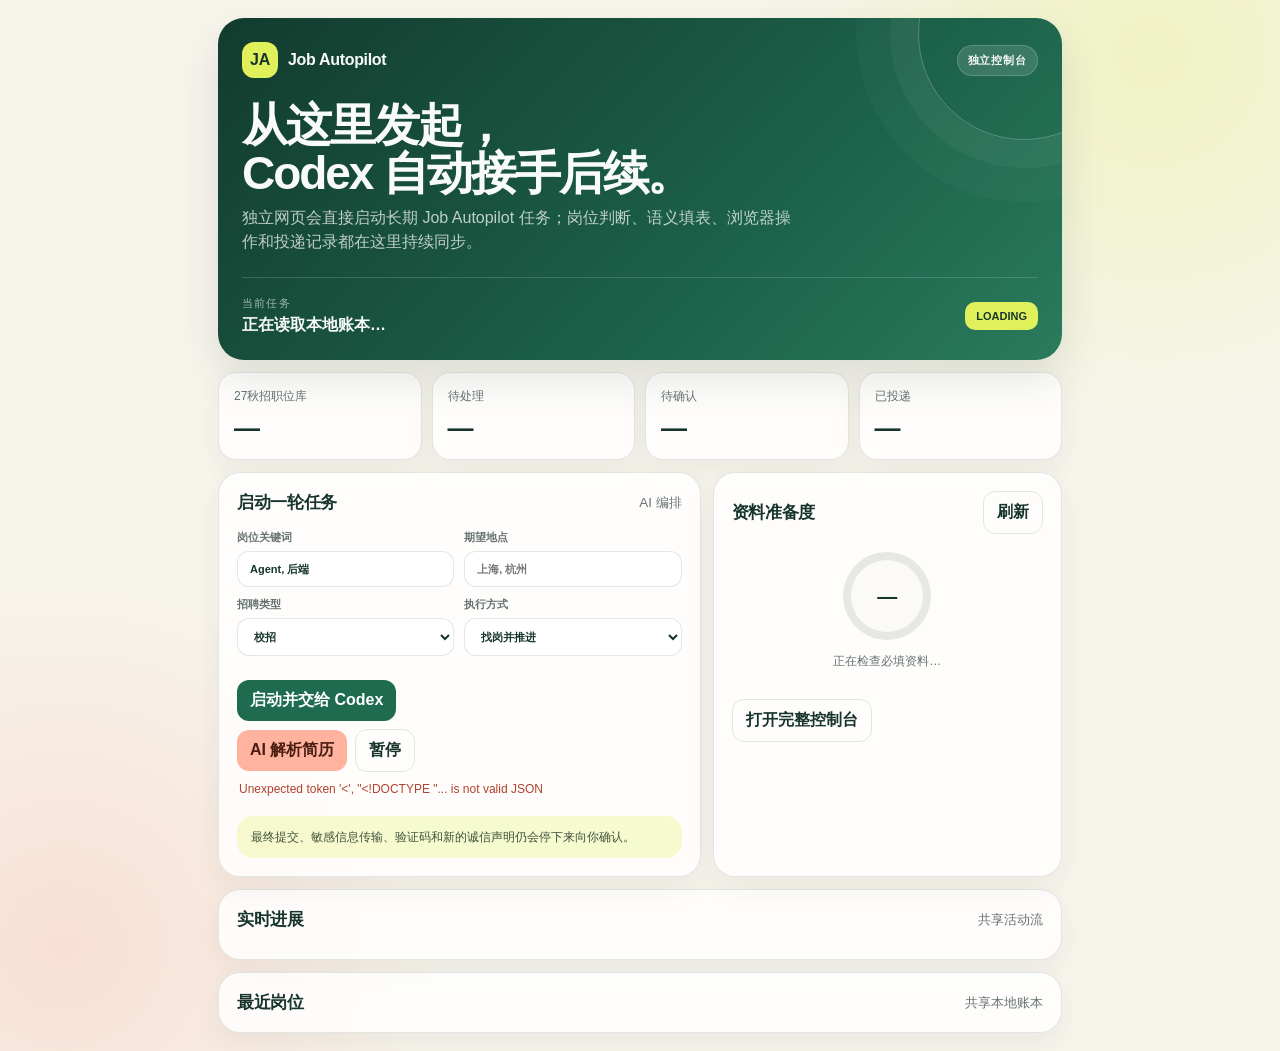
==== runtime/job_autopilot/web_static/embedded.html @ 8f5088b3 "Initial public release" ====
<!doctype html>
<html lang="zh-CN">
<head>
  <meta charset="utf-8">
  <meta name="viewport" content="width=device-width, initial-scale=1">
  <meta name="color-scheme" content="light dark">
  <title>Job Autopilot</title>
  <style>
    :root {
      color-scheme: light;
      --ink: #17352b;
      --muted: #67736e;
      --line: rgba(26, 56, 45, .12);
      --paper: #f7f4ec;
      --card: rgba(255, 255, 255, .82);
      --accent: #ff7457;
      --green: #1f6b50;
      --lime: #dff05a;
      --shadow: 0 18px 44px rgba(32, 57, 48, .12);
    }
    * { box-sizing: border-box; }
    body {
      margin: 0;
      min-width: 300px;
      background:
        radial-gradient(circle at 90% 5%, rgba(223, 240, 90, .28), transparent 26%),
        radial-gradient(circle at 5% 90%, rgba(255, 116, 87, .16), transparent 24%),
        var(--paper);
      color: var(--ink);
      font-family: Inter, ui-sans-serif, -apple-system, BlinkMacSystemFont, "Segoe UI", sans-serif;
    }
    button, input, select { font: inherit; }
    button { cursor: pointer; }
    .app { max-width: 880px; margin: 0 auto; padding: 18px; }
    .hero {
      position: relative;
      overflow: hidden;
      padding: 24px;
      border-radius: 26px;
      color: #f8fbf8;
      background: linear-gradient(135deg, #123b2e 0%, #1d634b 65%, #2a7b5c 100%);
      box-shadow: var(--shadow);
    }
    .hero::after {
      content: "";
      position: absolute;
      width: 210px;
      height: 210px;
      right: -68px;
      top: -90px;
      border: 1px solid rgba(255,255,255,.25);
      border-radius: 50%;
      box-shadow: 0 0 0 28px rgba(255,255,255,.04), 0 0 0 62px rgba(255,255,255,.025);
    }
    .hero-top, .section-head, .run-row, .actions, .stat-row { display: flex; align-items: center; }
    .hero-top, .section-head, .run-row { justify-content: space-between; gap: 14px; }
    .brand { display: flex; align-items: center; gap: 10px; font-weight: 800; letter-spacing: -.02em; }
    .mark { display: grid; place-items: center; width: 36px; height: 36px; border-radius: 12px; background: var(--lime); color: #18372c; }
    .mode {
      padding: 7px 10px;
      border-radius: 999px;
      background: rgba(255,255,255,.13);
      border: 1px solid rgba(255,255,255,.18);
      font-size: 11px;
      font-weight: 800;
      letter-spacing: .08em;
      text-transform: uppercase;
    }
    h1 { max-width: 560px; margin: 24px 0 8px; font-size: clamp(28px, 5vw, 46px); line-height: 1.04; letter-spacing: -.045em; }
    .hero p { max-width: 560px; margin: 0; color: rgba(255,255,255,.72); line-height: 1.55; }
    .run-row { margin-top: 22px; padding-top: 18px; border-top: 1px solid rgba(255,255,255,.16); }
    .run-copy { min-width: 0; }
    .run-copy small, .run-copy strong { display: block; }
    .run-copy small { margin-bottom: 4px; color: rgba(255,255,255,.6); font-size: 11px; letter-spacing: .11em; }
    .run-copy strong { overflow: hidden; text-overflow: ellipsis; white-space: nowrap; }
    .run-state { flex: 0 0 auto; padding: 8px 11px; border-radius: 10px; background: var(--lime); color: #18372c; font-size: 11px; font-weight: 900; }
    .stats { display: grid; grid-template-columns: repeat(4, 1fr); gap: 10px; margin: 12px 0; }
    .stat, .panel { border: 1px solid var(--line); background: var(--card); box-shadow: 0 10px 28px rgba(32, 57, 48, .06); }
    .stat { min-height: 88px; padding: 15px; border-radius: 18px; }
    .stat span { display: block; color: var(--muted); font-size: 12px; }
    .stat strong { display: block; margin-top: 8px; font-size: 26px; letter-spacing: -.04em; }
    .grid { display: grid; grid-template-columns: 1.16fr .84fr; gap: 12px; }
    .panel { padding: 18px; border-radius: 22px; }
    .panel h2 { margin: 0; font-size: 17px; letter-spacing: -.02em; }
    .section-head small { color: var(--muted); }
    .form { display: grid; grid-template-columns: 1fr 1fr; gap: 10px; margin-top: 16px; }
    label { display: grid; gap: 6px; color: var(--muted); font-size: 11px; font-weight: 700; }
    label.full { grid-column: 1 / -1; }
    input, select {
      width: 100%;
      padding: 11px 12px;
      border: 1px solid var(--line);
      border-radius: 12px;
      outline: none;
      background: rgba(255,255,255,.76);
      color: var(--ink);
    }
    input:focus, select:focus { border-color: rgba(31,107,80,.55); box-shadow: 0 0 0 3px rgba(31,107,80,.09); }
    .actions { flex-wrap: wrap; gap: 8px; margin-top: 14px; }
    .button {
      border: 0;
      border-radius: 12px;
      padding: 10px 13px;
      color: var(--ink);
      background: #e8ece9;
      font-weight: 800;
      text-decoration: none;
    }
    .button.primary { color: white; background: var(--green); }
    .button.warm { color: #4a1d12; background: #ffb39f; }
    .button.quiet { border: 1px solid var(--line); background: transparent; }
    .button:disabled { cursor: not-allowed; opacity: .52; }
    .profile-ring {
      display: grid;
      place-items: center;
      width: 88px;
      height: 88px;
      margin: 18px auto 12px;
      border-radius: 50%;
      background: conic-gradient(var(--green) var(--profile-progress, 0%), #e6e8e4 0);
      position: relative;
    }
    .profile-ring::after { content: ""; position: absolute; inset: 8px; border-radius: 50%; background: #fbfaf6; }
    .profile-ring strong { position: relative; z-index: 1; font-size: 20px; }
    .profile-copy { text-align: center; color: var(--muted); font-size: 12px; line-height: 1.55; }
    .profile-copy strong { color: var(--ink); }
    .field-chips { display: flex; flex-wrap: wrap; gap: 6px; margin-top: 14px; }
    .field-chips span { padding: 6px 8px; border-radius: 9px; background: #eef1eb; color: #52605a; font-size: 11px; }
    .jobs { margin-top: 12px; }
    .job { display: grid; grid-template-columns: 1fr auto; gap: 8px 12px; padding: 11px 0; border-top: 1px solid var(--line); }
    .job strong, .job small { overflow: hidden; text-overflow: ellipsis; white-space: nowrap; }
    .job small { color: var(--muted); }
    .job em { align-self: center; padding: 5px 7px; border-radius: 8px; background: #eff1eb; color: var(--green); font-size: 10px; font-style: normal; font-weight: 800; }
    .activity { margin-top: 12px; }.activity-list { margin-top: 10px; }.activity-item { display: grid; grid-template-columns: 9px 1fr auto; gap: 7px 10px; align-items: start; padding: 10px 0; border-top: 1px solid var(--line); }.activity-item i { width: 8px; height: 8px; margin-top: 4px; border-radius: 50%; background: var(--green); }.activity-item.waiting i { background: var(--accent); animation: activity-pulse 1.4s infinite; }.activity-item strong { font-size: 12px; }.activity-item small { grid-column: 2 / -1; color: var(--muted); font-size: 10px; line-height: 1.45; }.activity-item time { color: var(--muted); font-size: 9px; white-space: nowrap; }@keyframes activity-pulse { 50% { opacity: .3; } }
    .notice { min-height: 22px; margin: 10px 2px 0; color: var(--muted); font-size: 12px; }
    .notice.error { color: #b1422c; }
    .guard { margin-top: 12px; padding: 12px 14px; border-radius: 16px; background: rgba(223,240,90,.28); color: #40513c; font-size: 12px; line-height: 1.5; }
    .approval { margin: 12px 0; padding: 18px; border: 1px solid rgba(181,124,22,.32); border-radius: 20px; background: linear-gradient(135deg, #fff1cf, #fffdf6); box-shadow: var(--shadow); }
    .approval[hidden] { display: none; }
    .approval h2 { margin: 0 0 6px; font-size: 17px; }.approval > p { margin: 0 0 14px; color: #725b35; font-size: 12px; line-height: 1.5; }.approval-form { display: grid; gap: 10px; }.approval-form label { color: #4f3b1e; }.approval-options { display: flex; flex-wrap: wrap; gap: 7px; }.approval-option { display: inline-flex; grid-template-columns: auto 1fr; align-items: center; gap: 6px; padding: 8px 9px; border: 1px solid rgba(114,91,53,.18); border-radius: 10px; background: rgba(255,255,255,.6); }.approval-option input { width: auto; }.approval-actions { display: flex; justify-content: flex-end; gap: 8px; }.button.approve { color: white; background: #826018; }.button.decline { color: #6b351d; background: #f5ded1; }
    .standalone-link { display: none; }
    body.standalone .standalone-link { display: inline-flex; }
    @media (max-width: 680px) {
      .app { padding: 10px; }
      .hero { padding: 20px; border-radius: 22px; }
      .stats { grid-template-columns: 1fr 1fr; }
      .grid { grid-template-columns: 1fr; }
      .form { grid-template-columns: 1fr; }
      label.full { grid-column: auto; }
    }
  </style>
</head>
<body>
  <main class="app">
    <section class="hero">
      <div class="hero-top">
        <div class="brand"><span class="mark">JA</span><span>Job Autopilot</span></div>
        <span class="mode" id="mode">正在连接</span>
      </div>
      <h1>从这里发起，<br>Codex 自动接手后续。</h1>
      <p>独立网页会直接启动长期 Job Autopilot 任务；岗位判断、语义填表、浏览器操作和投递记录都在这里持续同步。</p>
      <div class="run-row">
        <div class="run-copy"><small>当前任务</small><strong id="run-message">正在读取本地账本…</strong></div>
        <span class="run-state" id="run-state">LOADING</span>
      </div>
    </section>

    <section class="approval" id="codex-approval" hidden>
      <h2>需要你的确认</h2>
      <p id="approval-message"></p>
      <form class="approval-form" id="approval-form"></form>
    </section>

    <section class="stats">
      <article class="stat"><span>27秋招职位库</span><strong id="total-count">—</strong></article>
      <article class="stat"><span>待处理</span><strong id="queue-count">—</strong></article>
      <article class="stat"><span>待确认</span><strong id="review-count">—</strong></article>
      <article class="stat"><span>已投递</span><strong id="submitted-count">—</strong></article>
    </section>

    <section class="grid">
      <article class="panel">
        <div class="section-head"><h2>启动一轮任务</h2><small>AI 编排</small></div>
        <form class="form" id="start-form">
          <label>岗位关键词<input name="keywords" value="Agent, 后端" placeholder="Agent, 后端"></label>
          <label>期望地点<input name="locations" placeholder="上海, 杭州"></label>
          <label>招聘类型
            <select name="recruitment_type">
              <option value="campus">校招</option>
              <option value="intern">实习</option>
              <option value="social">社招</option>
            </select>
          </label>
          <label>执行方式
            <select name="action">
              <option value="discover_and_apply">找岗并推进</option>
              <option value="process_queue">继续现有队列</option>
            </select>
          </label>
          <div class="actions full">
            <button class="button primary" type="submit">启动并交给 Codex</button>
            <button class="button warm" id="resume-button" type="button">AI 解析简历</button>
            <button class="button quiet" id="pause-button" type="button">暂停</button>
          </div>
        </form>
        <div class="notice" id="notice" role="status"></div>
        <div class="guard">最终提交、敏感信息传输、验证码和新的诚信声明仍会停下来向你确认。</div>
      </article>

      <article class="panel">
        <div class="section-head"><h2>资料准备度</h2><button class="button quiet" id="refresh-button" type="button">刷新</button></div>
        <div class="profile-ring" id="profile-ring"><strong id="profile-progress">—</strong></div>
        <div class="profile-copy" id="profile-copy">正在检查必填资料…</div>
        <div class="field-chips" id="field-chips"></div>
        <div class="actions">
          <a class="button quiet standalone-link" href="/">打开完整控制台</a>
        </div>
      </article>
    </section>

    <section class="panel activity">
      <div class="section-head"><h2>实时进展</h2><small id="activity-source">共享活动流</small></div>
      <div class="activity-list" id="activity-list"></div>
    </section>

    <section class="panel jobs">
      <div class="section-head"><h2>最近岗位</h2><small id="jobs-meta">共享本地账本</small></div>
      <div id="jobs-list"></div>
    </section>
  </main>

  <script>
    const hosted = window.parent !== window || Boolean(window.openai);
    const pending = new Map();
    let nextRequestId = 1;
    let currentState = null;
    document.body.classList.toggle("standalone", !hosted);
    document.querySelector("#mode").textContent = hosted ? "Codex 嵌入模式" : "独立控制台";

    const split = (value) => String(value || "").split(/[,，]/).map((item) => item.trim()).filter(Boolean);
    const esc = (value = "") => String(value)
      .replaceAll("&", "&amp;").replaceAll("<", "&lt;").replaceAll(">", "&gt;")
      .replaceAll('"', "&quot;").replaceAll("'", "&#039;");

    function setNotice(message, error = false) {
      const target = document.querySelector("#notice");
      target.textContent = message;
      target.classList.toggle("error", error);
    }

    async function fetchJson(path, options = {}) {
      const response = await fetch(path, {
        headers: { "Content-Type": "application/json", ...(options.headers || {}) },
        ...options,
      });
      const payload = await response.json();
      if (!response.ok) throw new Error(payload.error || `请求失败：${response.status}`);
      return payload;
    }

    function normalizeStandalone(applications, sourceJobsSummary, profile, settings, automation, profileImport, codex, activity) {
      const required = ["name", "phone", "email", "school", "degree", "major", "graduation_year", "resume_path"];
      const missing = required.filter((key) => !profile[key]);
      const byStatus = {};
      applications.forEach((item) => { byStatus[item.status] = (byStatus[item.status] || 0) + 1; });
      return {
        summary: { total: applications.length, by_status: byStatus },
        source_jobs_summary: sourceJobsSummary,
        automation,
        codex,
        activity,
        applications: applications.slice(0, 40),
        profile: {
          filled_required: required.length - missing.length,
          required_total: required.length,
          missing,
          resume_configured: Boolean(profile.resume_path),
          custom_fields: (profile.custom_fields || []).map(({ id, key, label, aliases, scope }) => ({ id, key, label, aliases, scope })),
        },
        profile_import: {
          status: profileImport.status || "idle",
          message: profileImport.message || "",
          suggestion_count: (profileImport.suggestions || []).length,
        },
        settings: {
          submission_mode: settings.submission_mode || "review",
          allowed_domains_count: (settings.allowed_domains || []).length,
        },
      };
    }

    function extractState(result) {
      return result?._meta?.jobAutopilotState || result?.structuredContent || result?.jobAutopilotState || result;
    }

    function bridgeRequest(method, params) {
      const id = nextRequestId++;
      window.parent.postMessage({ jsonrpc: "2.0", id, method, params }, "*");
      return new Promise((resolve, reject) => {
        const timer = setTimeout(() => {
          pending.delete(id);
          reject(new Error("Codex 组件桥接超时，请刷新后重试"));
        }, 20000);
        pending.set(id, { resolve, reject, timer });
      });
    }

    async function callTool(name, args = {}) {
      if (!hosted) {
        if (name === "get_job_autopilot_state") {
          const [applications, sourceJobsSummary, profile, settings, automation, profileImport, codex, activity] = await Promise.all([
            fetchJson("/api/applications"), fetchJson("/api/source-jobs/summary"), fetchJson("/api/profile"), fetchJson("/api/settings"),
            fetchJson("/api/automation"), fetchJson("/api/profile/import"), fetchJson("/api/codex"), fetchJson("/api/activity"),
          ]);
          return normalizeStandalone(applications, sourceJobsSummary, profile, settings, automation, profileImport, codex, activity);
        }
        if (name === "start_job_autopilot") {
          await fetchJson("/api/automation/start", {
            method: "POST",
            body: JSON.stringify({
              action: args.action || "process_queue",
              criteria: {
                keywords: args.keywords || [],
                locations: args.locations || [],
                recruitment_type: args.recruitment_type || "campus",
              },
            }),
          });
          return callTool("get_job_autopilot_state");
        }
        if (name === "pause_job_autopilot") {
          await fetchJson("/api/automation/stop", { method: "POST", body: "{}" });
          return callTool("get_job_autopilot_state");
        }
        if (name === "request_resume_parse") {
          const profile = await fetchJson("/api/profile");
          if (!profile.resume_path) throw new Error("请先在完整控制台保存简历绝对路径");
          await fetchJson("/api/profile/resume-request", {
            method: "POST",
            body: JSON.stringify({ resume_path: profile.resume_path }),
          });
          return callTool("get_job_autopilot_state");
        }
        throw new Error(`独立控制台暂不支持工具：${name}`);
      }
      if (window.openai?.callTool) return window.openai.callTool(name, args);
      return bridgeRequest("tools/call", { name, arguments: args });
    }

    async function sendFollowUp(prompt) {
      if (!hosted) {
        return;
      }
      if (window.openai?.sendFollowUpMessage) {
        await window.openai.sendFollowUpMessage({ prompt });
        return;
      }
      await bridgeRequest("ui/message", {
        role: "user",
        content: [{ type: "text", text: prompt }],
      });
    }

    function render(state) {
      if (!state || !state.summary) return;
      currentState = state;
      const counts = state.summary.by_status || {};
      const queue = ["discovered", "queued", "opened", "auth_required", "form_filling"]
        .reduce((sum, key) => sum + Number(counts[key] || 0), 0);
      document.querySelector("#total-count").textContent = state.source_jobs_summary?.total || 0;
      document.querySelector("#queue-count").textContent = queue;
      document.querySelector("#review-count").textContent = counts.ready_for_review || 0;
      document.querySelector("#submitted-count").textContent = counts.submitted || 0;

      const runtime = state.codex || {};
      const automation = state.automation || {};
      const activity = state.activity?.current;
      const run = activity || (runtime.state ? runtime : automation);
      document.querySelector("#run-state").textContent = String(run.state || "idle").toUpperCase();
      document.querySelector("#run-message").textContent = run.message || ({
        idle: "尚未启动",
        requested: "正在启动 Codex",
        starting: "正在准备后台任务",
        running: "Codex 正在处理",
        waiting: "需要你的确认",
        awaiting_input: "需要你的确认",
        paused: "已暂停，可以继续",
        completed: "上一轮已完成",
        failed: "上一轮需要处理",
      }[run.state] || "尚未启动");
      const active = ["requested", "starting", "running", "waiting", "awaiting_input"].includes(run.state);
      const externalStandaloneRun = Boolean(!hosted && activity && active && activity.source !== "web_app_server");
      const pauseButton = document.querySelector("#pause-button");
      pauseButton.disabled = externalStandaloneRun;
      pauseButton.title = externalStandaloneRun ? "这个任务由另一个 Codex 对话执行，请在对应对话中暂停" : "";
      renderApproval(runtime.pending_request);
      renderActivity(state.activity);

      const profile = state.profile || {};
      const total = Number(profile.required_total || 0);
      const filled = Number(profile.filled_required || 0);
      const percent = total ? Math.round(filled / total * 100) : 0;
      document.querySelector("#profile-progress").textContent = `${percent}%`;
      document.querySelector("#profile-ring").style.setProperty("--profile-progress", `${percent}%`);
      const missing = profile.missing || [];
      const importState = state.profile_import || {};
      document.querySelector("#profile-copy").innerHTML = missing.length
        ? `已完成 <strong>${filled}/${total}</strong> 项，仍缺 ${esc(missing.join("、"))}`
        : `基础资料已完成；已学习 <strong>${(profile.custom_fields || []).length}</strong> 个扩展字段。`;
      const chips = (profile.custom_fields || []).slice(0, 5).map((field) => `<span>${esc(field.label)}</span>`);
      if (importState.status === "ready_for_review") chips.unshift(`<span>${importState.suggestion_count} 项简历建议待确认</span>`);
      document.querySelector("#field-chips").innerHTML = chips.join("") || "<span>尚无扩展字段</span>";

      const statuses = {
        discovered: "新发现", queued: "待处理", opened: "已打开", auth_required: "需登录",
        form_filling: "填写中", ready_for_review: "待确认", submitted: "已投递", failed: "失败",
        ignored: "已忽略", withdrawn: "已撤回",
      };
      const applications = (state.applications || []).slice(0, 6);
      document.querySelector("#jobs-list").innerHTML = applications.length ? applications.map((item) => `
        <div class="job">
          <strong>${esc(item.title)}</strong><em>${esc(statuses[item.status] || item.status)}</em>
          <small>${esc(item.company)}${item.locations?.length ? ` · ${esc(item.locations.join("、"))}` : ""}</small>
        </div>
      `).join("") : '<div class="profile-copy">还没有岗位。可以从上方启动一次校招搜索。</div>';
    }

    function renderActivity(activity) {
      const current = activity?.current;
      const events = activity?.events || [];
      const sources = { web_app_server: "网页启动", mcp_conversation: "嵌入式对话", codex_conversation: "Codex 对话" };
      const stages = {
        preparing: "准备中", discovering: "正在找岗", screening: "筛选岗位", queueing: "整理队列",
        opening: "访问官网", authenticating: "登录中", filling: "填写资料", uploading: "上传简历",
        reviewing: "检查表单", awaiting_confirmation: "等待确认", submitting: "提交中",
        completed: "已完成", failed: "失败",
      };
      document.querySelector("#activity-source").textContent = current ? (sources[current.source] || current.source) : "共享活动流";
      document.querySelector("#activity-list").innerHTML = events.length ? events.slice(0, 8).map((item) => {
        const progress = item.progress_total ? `${item.progress_current}/${item.progress_total} · ` : "";
        const job = item.application_title ? `${esc(item.application_title)}${item.application_company ? ` · ${esc(item.application_company)}` : ""} · ` : "";
        return `<div class="activity-item ${item.state === "waiting" ? "waiting" : ""}"><i></i><strong>${esc(item.message || stages[item.stage] || "进度已更新")}</strong><time>${formatActivityTime(item.created_at)}</time><small>${progress}${job}${esc(stages[item.stage] || item.stage)}</small></div>`;
      }).join("") : '<div class="profile-copy">从任意 Codex 对话运行插件后，进展会自动显示在这里。</div>';
    }

    function formatActivityTime(value) {
      if (!value) return "";
      const date = new Date(value);
      return Number.isNaN(date.valueOf()) ? "" : new Intl.DateTimeFormat("zh-CN", { hour: "2-digit", minute: "2-digit" }).format(date);
    }

    function renderApproval(request) {
      const panel = document.querySelector("#codex-approval");
      panel.hidden = !request || hosted;
      if (!request || hosted) return;
      document.querySelector("#approval-message").textContent = request.message || "确认后 Codex 才能继续。";
      const form = document.querySelector("#approval-form");
      if (request.kind === "user_input") {
        form.innerHTML = (request.params?.questions || []).map((question) => {
          const options = question.options || [];
          const type = "radio";
          const control = options.length ? `<div class="approval-options">${options.map((option, index) => {
            const label = typeof option === "string" ? option : (option.label || option.value || "");
            return `<label class="approval-option"><input type="${type}" name="${esc(question.id)}" value="${esc(label)}" ${index === 0 && type === "radio" ? "checked" : ""}>${esc(label)}</label>`;
          }).join("")}</div>${question.isOther ? `<input name="${esc(question.id)}__other" placeholder="其他回答（填写后优先使用）" ${question.isSecret ? 'type="password"' : ''} autocomplete="off">` : ""}` : `<input name="${esc(question.id)}" placeholder="请输入你的回答" ${question.isSecret ? 'type="password"' : ''} autocomplete="off">`;
          return `<label>${esc(question.question || question.header || "请确认")}${control}</label>`;
        }).join("") + '<div class="approval-actions"><button class="button approve" type="submit">确认并继续</button></div>';
      } else {
        form.innerHTML = '<div class="approval-actions"><button class="button decline" type="button" data-decision="decline">拒绝</button><button class="button approve" type="button" data-decision="accept">允许并继续</button></div>';
        form.querySelectorAll("[data-decision]").forEach((button) => button.addEventListener("click", () => respondToCodex(button.dataset.decision)));
      }
    }

    async function respondToCodex(decision = "") {
      const request = currentState?.codex?.pending_request;
      if (!request) return;
      const answers = {};
      if (request.kind === "user_input") {
        const data = new FormData(document.querySelector("#approval-form"));
        for (const question of request.params?.questions || []) {
          const values = data.getAll(String(question.id)).map(String).filter(Boolean);
          const other = String(data.get(`${question.id}__other`) || "").trim();
          answers[question.id] = other || (values.length > 1 ? values : (values[0] || ""));
        }
      }
      try {
        await fetchJson("/api/codex/respond", { method: "POST", body: JSON.stringify({ request_id: request.id, answers, decision }) });
        setNotice("已确认，Codex 继续执行");
        await refresh();
      } catch (error) { setNotice(error.message || String(error), true); }
    }

    async function refresh(silent = false) {
      if (!silent) setNotice("正在同步本地状态…");
      try {
        const result = await callTool("get_job_autopilot_state");
        render(extractState(result));
        if (!silent) setNotice("状态已同步");
      } catch (error) {
        setNotice(error.message || String(error), true);
      }
    }

    window.addEventListener("message", (event) => {
      if (event.source !== window.parent) return;
      const message = event.data;
      if (!message || message.jsonrpc !== "2.0") return;
      if (message.id !== undefined && pending.has(message.id)) {
        const request = pending.get(message.id);
        pending.delete(message.id);
        clearTimeout(request.timer);
        if (message.error) request.reject(new Error(message.error.message || "组件调用失败"));
        else request.resolve(message.result);
        return;
      }
      if (message.method === "ui/notifications/tool-result") render(extractState(message.params));
    }, { passive: true });

    document.querySelector("#start-form").addEventListener("submit", async (event) => {
      event.preventDefault();
      const form = new FormData(event.target);
      const args = {
        action: form.get("action"),
        keywords: split(form.get("keywords")),
        locations: split(form.get("locations")),
        recruitment_type: form.get("recruitment_type"),
      };
      setNotice("正在创建任务请求…");
      try {
        render(extractState(await callTool("start_job_autopilot", args)));
        await sendFollowUp("处理 Job Autopilot 嵌入式控制台中刚刚发起的任务。先读取 run-state，再按插件工作流接管。 ");
        setNotice(hosted ? "任务已发给当前 Codex 对话" : "Codex 后台任务正在启动");
      } catch (error) { setNotice(error.message || String(error), true); }
    });

    document.querySelector("#resume-button").addEventListener("click", async () => {
      setNotice("正在创建简历解析请求…");
      try {
        render(extractState(await callTool("request_resume_parse", {})));
        await sendFollowUp("解析 Job Autopilot 中待处理的简历，生成需要我确认的个人资料建议。 ");
        if (hosted) setNotice("简历解析请求已发给当前 Codex 对话");
      } catch (error) { setNotice(error.message || String(error), true); }
    });

    document.querySelector("#pause-button").addEventListener("click", async () => {
      try {
        render(extractState(await callTool("pause_job_autopilot", {})));
        setNotice("Autopilot 已暂停");
      } catch (error) { setNotice(error.message || String(error), true); }
    });
    document.querySelector("#refresh-button").addEventListener("click", refresh);
    document.querySelector("#approval-form").addEventListener("submit", async (event) => {
      event.preventDefault();
      await respondToCodex();
    });

    const initial = window.openai?.toolOutput;
    if (initial) render(extractState(initial));
    else refresh();
    if (!hosted) setInterval(() => refresh(true), 1800);
  </script>
</body>
</html>
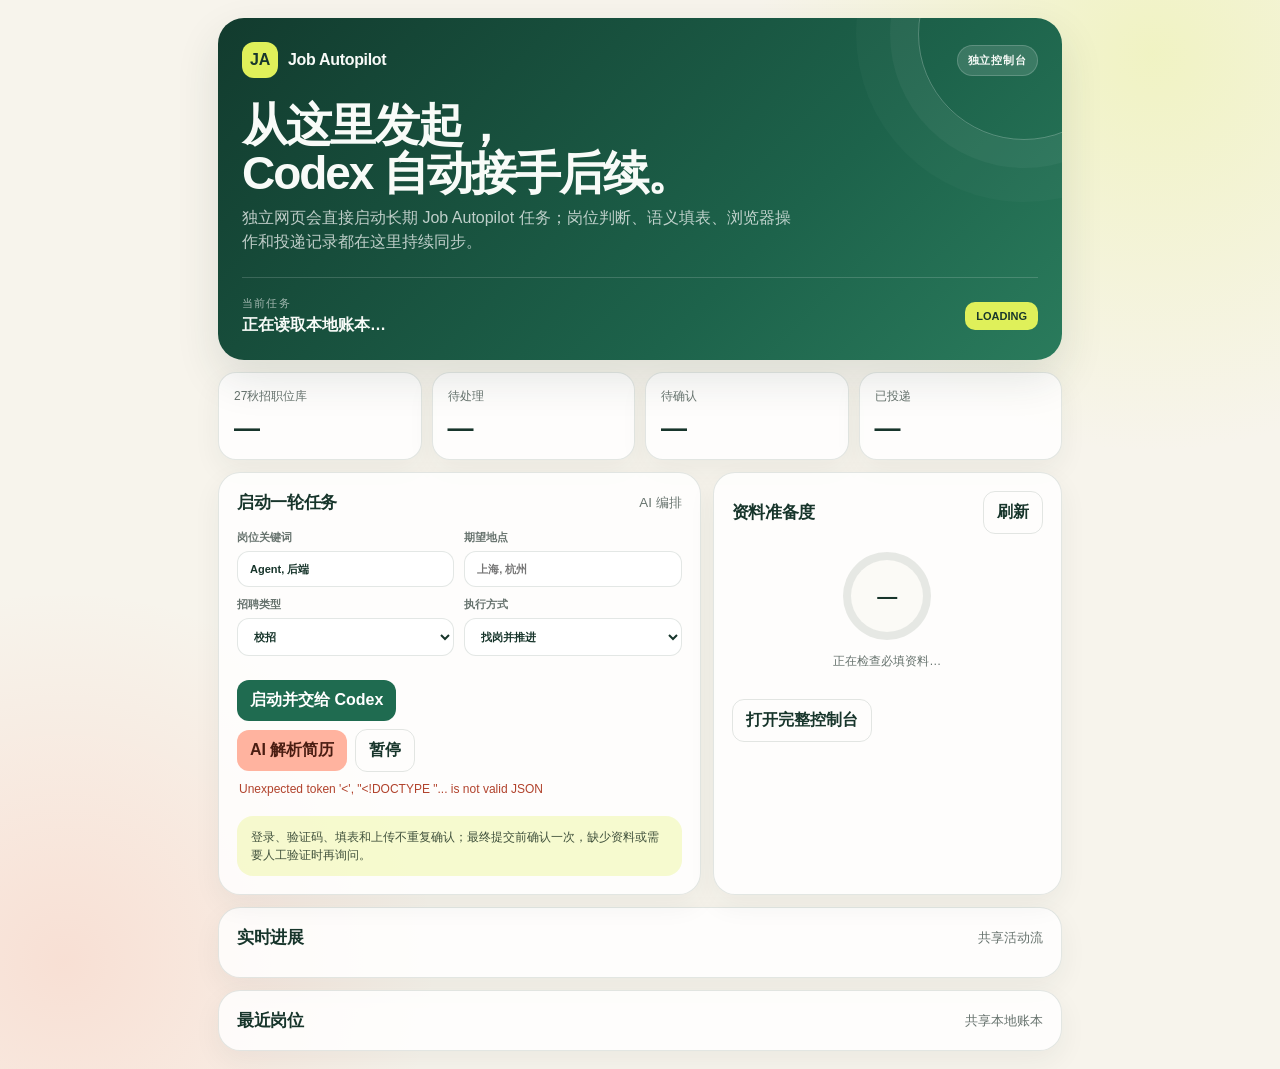
==== commit cdd25421: "Fix dashboard dialogs, actual application details and saved preferences" ====
--- a/runtime/job_autopilot/web_static/embedded.html
+++ b/runtime/job_autopilot/web_static/embedded.html
@@ -204,7 +204,7 @@
           </div>
         </form>
         <div class="notice" id="notice" role="status"></div>
-        <div class="guard">最终提交、敏感信息传输、验证码和新的诚信声明仍会停下来向你确认。</div>
+        <div class="guard">登录、验证码、填表和上传不重复确认；最终提交前确认一次，缺少资料或需要人工验证时再询问。</div>
       </article>
 
       <article class="panel">
@@ -262,7 +262,7 @@
       const required = ["name", "phone", "email", "school", "degree", "major", "graduation_year", "resume_path"];
       const missing = required.filter((key) => !profile[key]);
       const byStatus = {};
-      applications.forEach((item) => { byStatus[item.status] = (byStatus[item.status] || 0) + 1; });
+      applications.filter(item => !item.archived).forEach((item) => { byStatus[item.status] = (byStatus[item.status] || 0) + 1; });
       return {
         summary: { total: applications.length, by_status: byStatus },
         source_jobs_summary: sourceJobsSummary,
@@ -285,6 +285,7 @@
         settings: {
           submission_mode: settings.submission_mode || "review",
           allowed_domains_count: (settings.allowed_domains || []).length,
+          job_preferences: settings.job_preferences || {},
         },
       };
     }
@@ -320,8 +321,8 @@
             body: JSON.stringify({
               action: args.action || "process_queue",
               criteria: {
-                keywords: args.keywords || [],
-                locations: args.locations || [],
+                keywords: args.keywords ?? currentState?.settings?.job_preferences?.keywords ?? [],
+                locations: args.locations ?? currentState?.settings?.job_preferences?.locations ?? [],
                 recruitment_type: args.recruitment_type || "campus",
               },
             }),
@@ -363,8 +364,15 @@
 
     function render(state) {
       if (!state || !state.summary) return;
+      if (!currentState) {
+        const preferences = state.settings?.job_preferences || {};
+        const form = document.querySelector("#start-form");
+        form.elements.keywords.value = (preferences.keywords || []).join(", ");
+        form.elements.locations.value = (preferences.locations || []).join(", ");
+        form.elements.recruitment_type.value = preferences.recruitment_types?.[0] || "campus";
+      }
       currentState = state;
-      const counts = state.summary.by_status || {};
+      const counts = state.summary.unarchived_by_status || state.summary.by_status || {};
       const queue = ["discovered", "queued", "opened", "auth_required", "form_filling"]
         .reduce((sum, key) => sum + Number(counts[key] || 0), 0);
       document.querySelector("#total-count").textContent = state.source_jobs_summary?.total || 0;
@@ -416,11 +424,11 @@
         form_filling: "填写中", ready_for_review: "待确认", submitted: "已投递", failed: "失败",
         ignored: "已忽略", withdrawn: "已撤回",
       };
-      const applications = (state.applications || []).slice(0, 6);
+      const applications = (state.applications || []).filter(item => !item.archived).slice(0, 6);
       document.querySelector("#jobs-list").innerHTML = applications.length ? applications.map((item) => `
         <div class="job">
-          <strong>${esc(item.title)}</strong><em>${esc(statuses[item.status] || item.status)}</em>
-          <small>${esc(item.company)}${item.locations?.length ? ` · ${esc(item.locations.join("、"))}` : ""}</small>
+          <strong>${esc(item.actual_title || item.title)}</strong><em>${esc(statuses[item.status] || item.status)}</em>
+          <small>${esc(item.company)}${(item.actual_title ? item.actual_locations : item.locations)?.length ? ` · ${esc((item.actual_title ? item.actual_locations : item.locations).join("、"))}` : ""}</small>
         </div>
       `).join("") : '<div class="profile-copy">还没有岗位。可以从上方启动一次校招搜索。</div>';
     }
